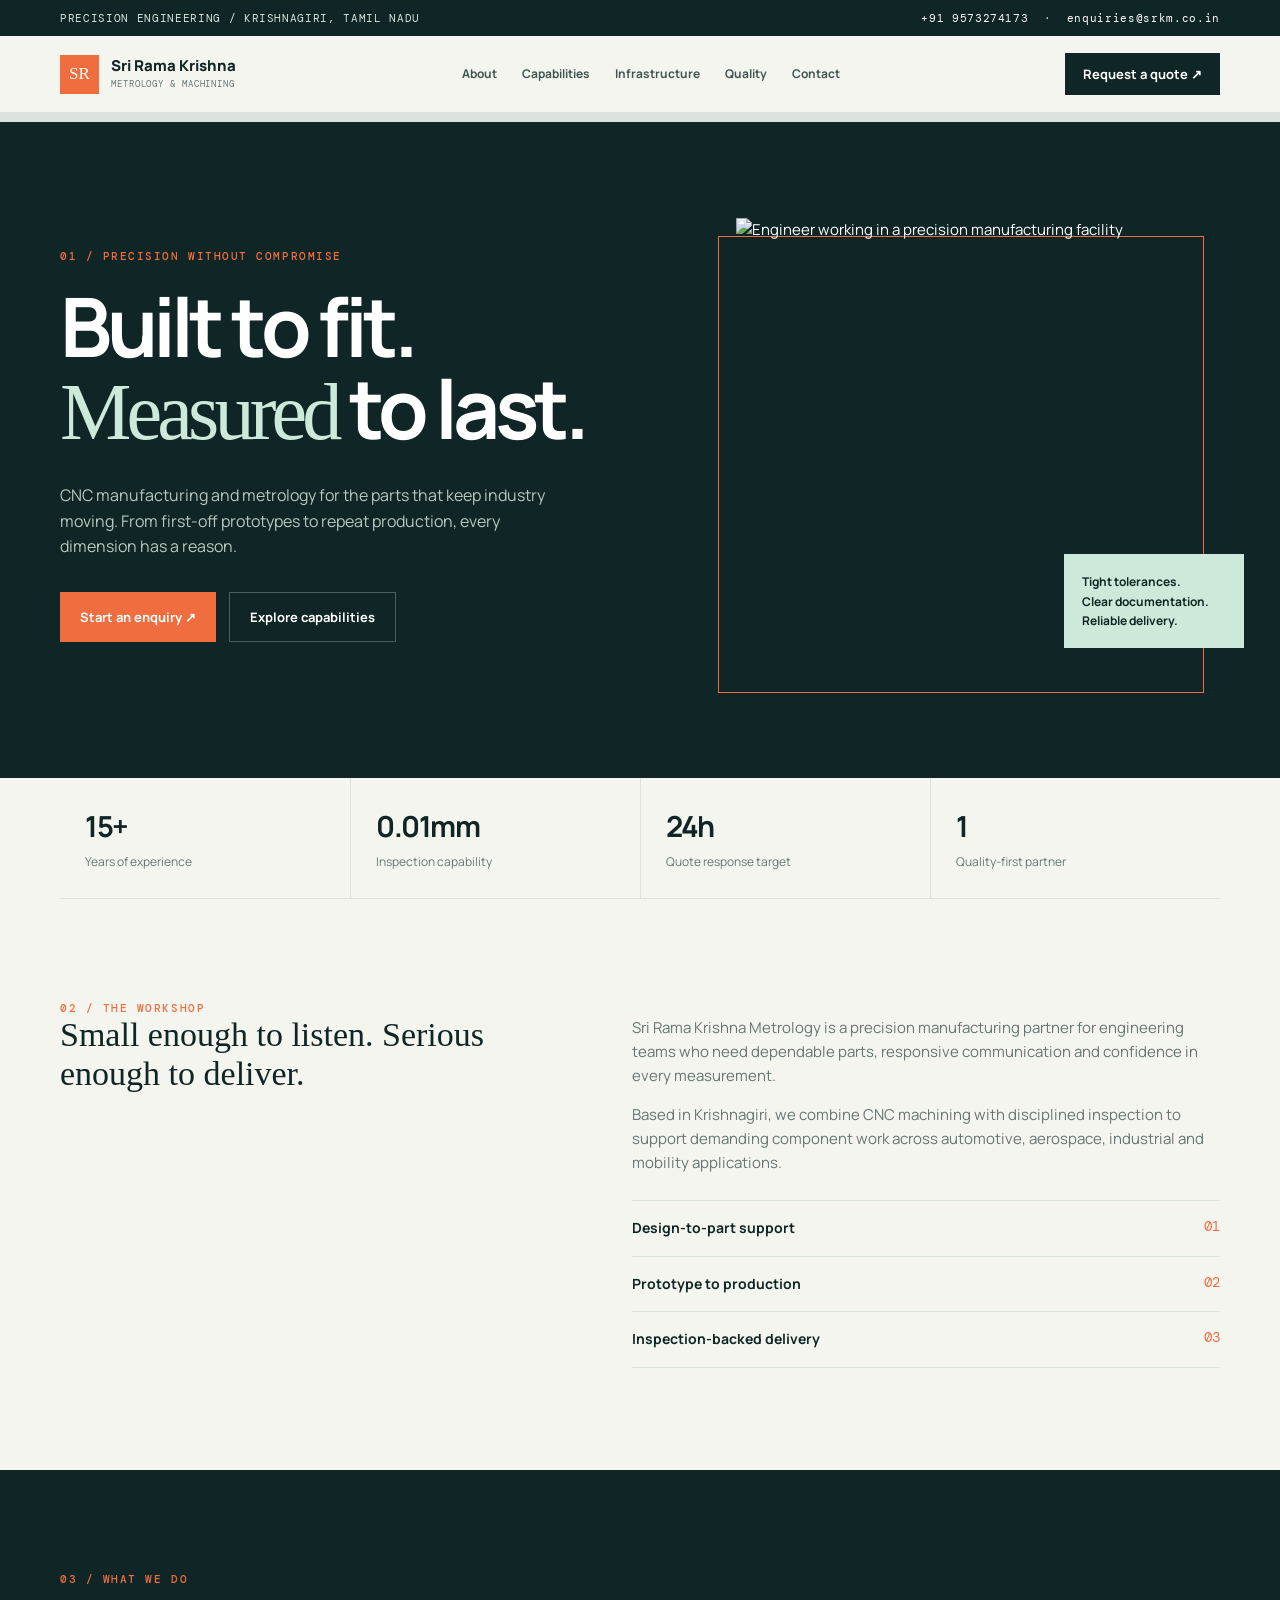
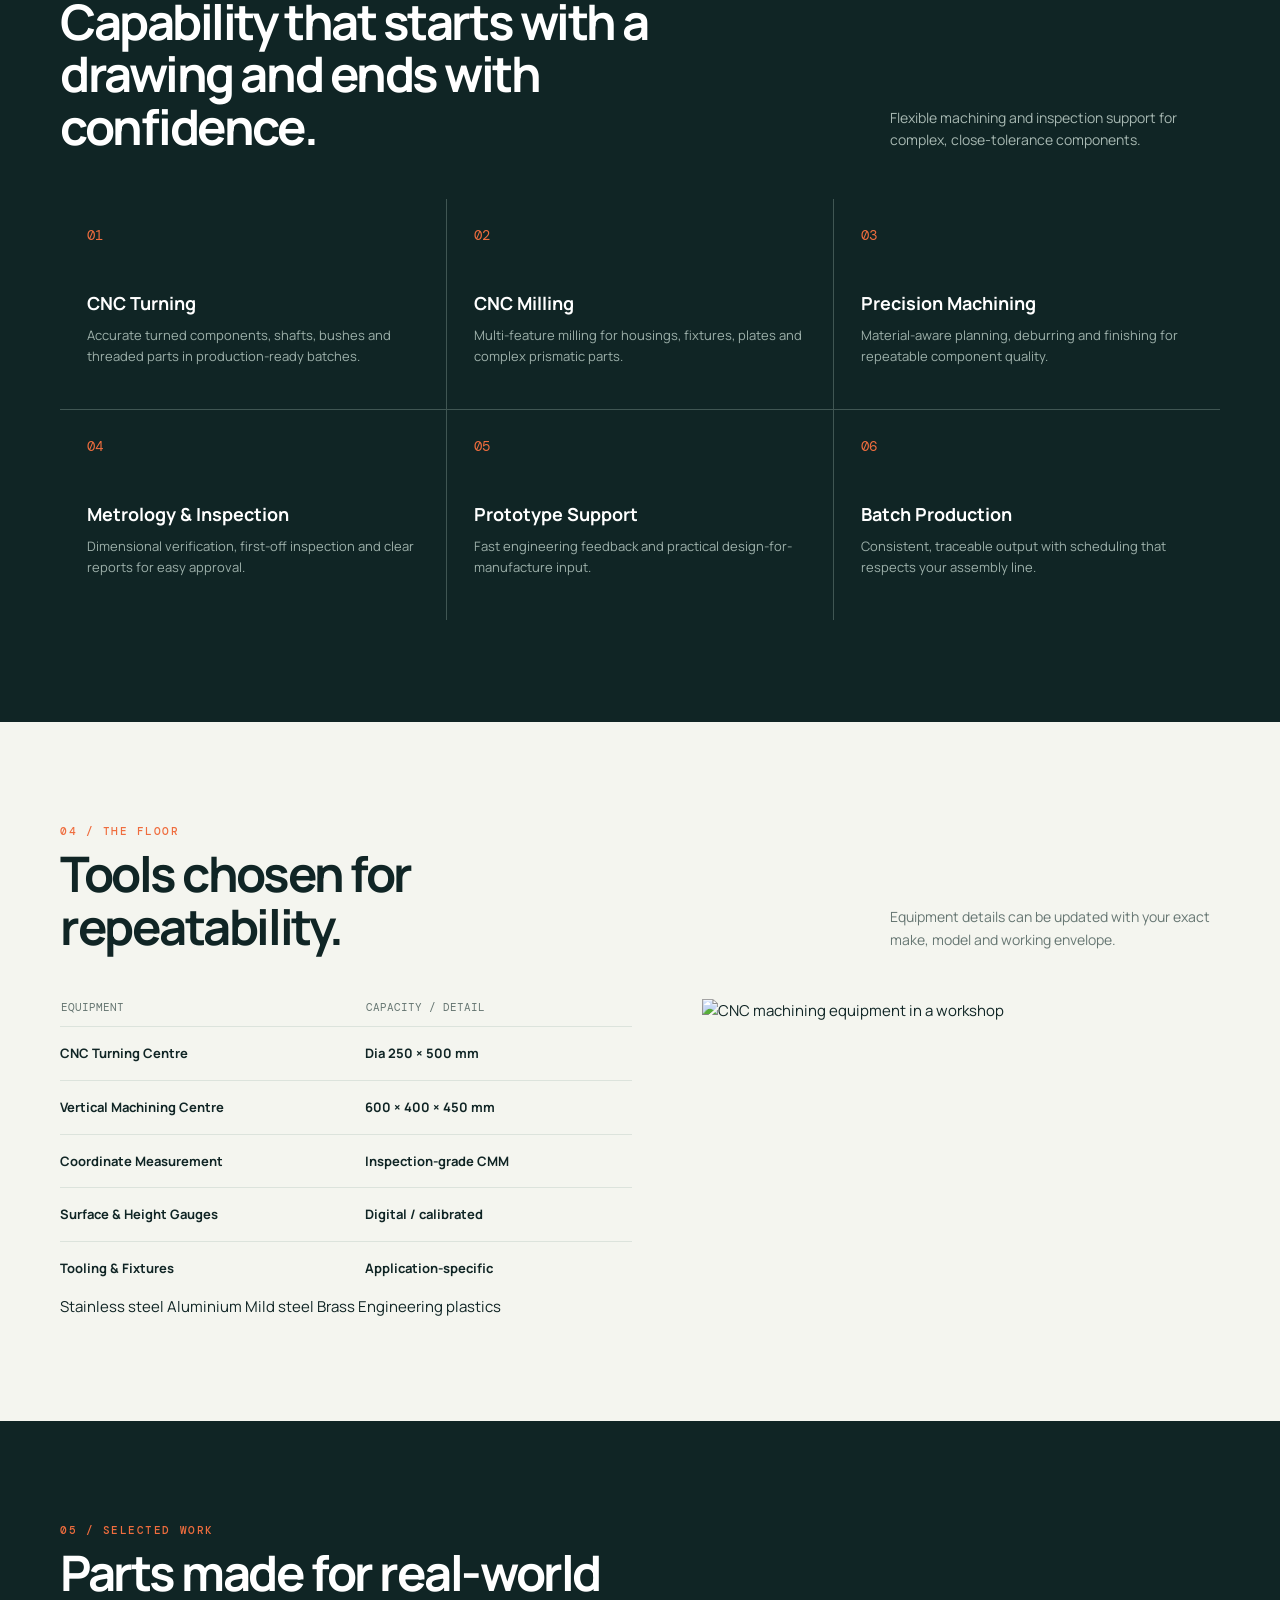
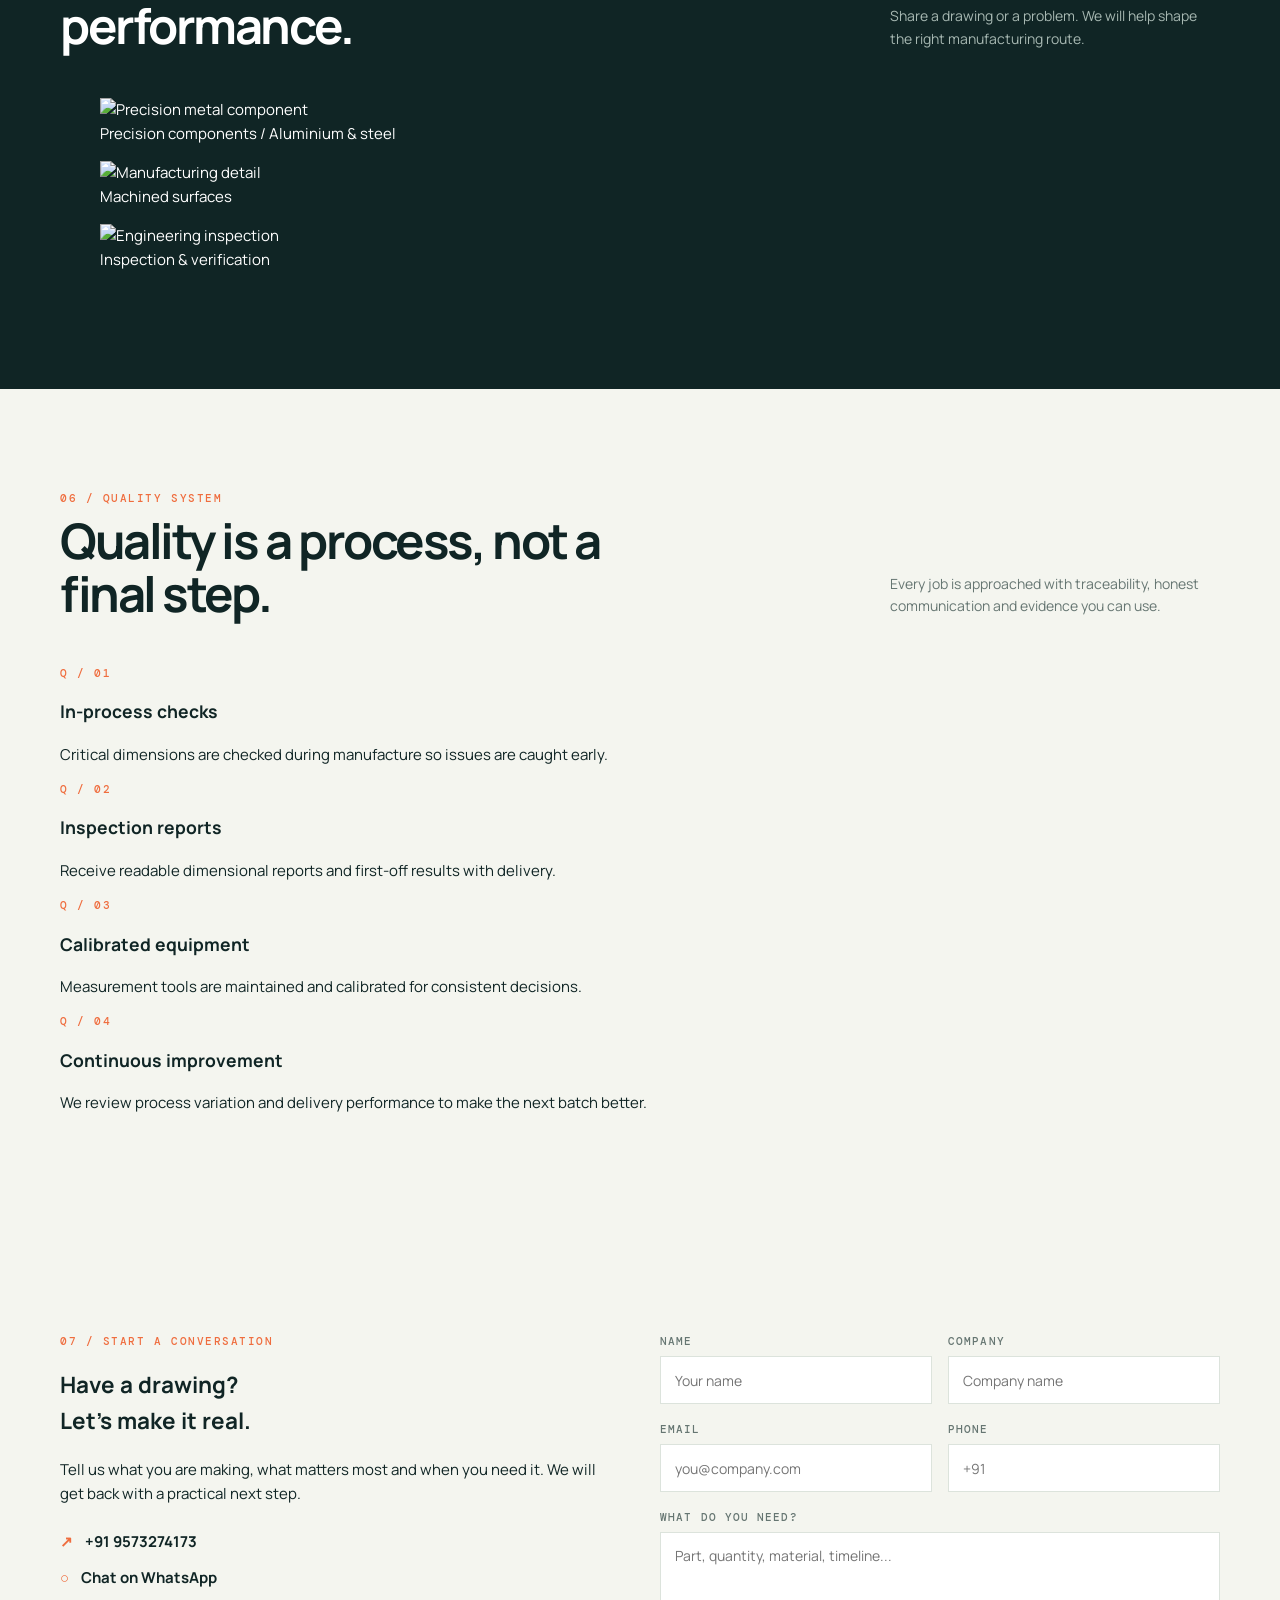
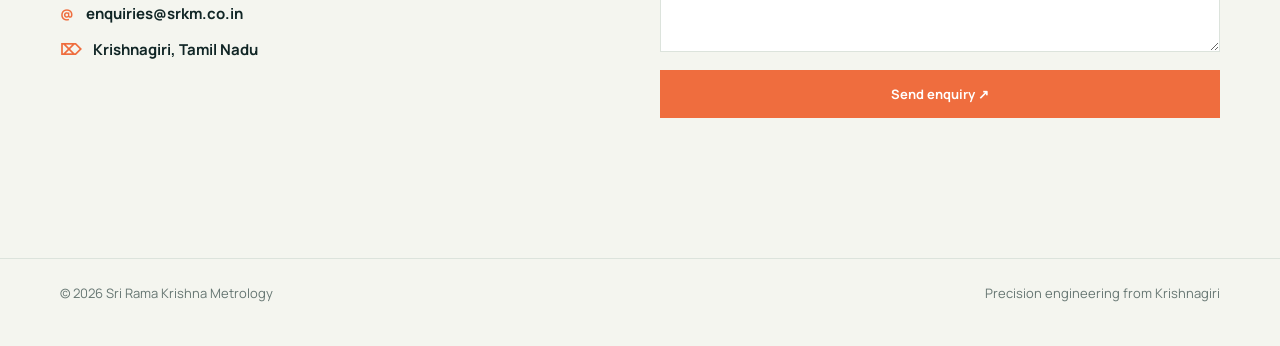
==== index.html @ 26f27e47 "Initial commit - SRK Metrology website" ====
<!doctype html>
<html lang="en">
<head>
<meta charset="utf-8">
<meta name="viewport" content="width=device-width, initial-scale=1">
<meta name="description" content="Sri Rama Krishna Metrology provides CNC machining and precision inspection services from Krishnagiri, Tamil Nadu.">
<title>Sri Rama Krishna Metrology | Precision, measured</title>
<link rel="preconnect" href="https://fonts.googleapis.com">
<link rel="preconnect" href="https://fonts.gstatic.com" crossorigin>
<link href="https://fonts.googleapis.com/css2?family=DM+Mono:wght@400;500&amp;family=Manrope:wght@400;600;700;800&amp;display=swap" rel="stylesheet">
<link rel="stylesheet" href="css/style.css">
</head>
<body>
<div class="top">
<div class="wrap">
<span>PRECISION ENGINEERING / KRISHNAGIRI, TAMIL NADU</span>
<span>
<a href="tel:+919573274173">+91 9573274173</a> &nbsp;&middot;&nbsp;
<a href="mailto:enquiries@srkm.co.in">enquiries@srkm.co.in</a>
</span>
</div>
</div>
<header>
<nav class="wrap">
<a class="brand" href="#home">
<span class="mark">SR</span>
<span>Sri Rama Krishna<small>METROLOGY &amp; MACHINING</small>
</span>
</a>
<button class="menu" aria-label="Open navigation">&#9776;</button>
<div class="links">
<a href="#about">About</a>
<a href="#services">Capabilities</a>
<a href="#machinery">Infrastructure</a>
<a href="#quality">Quality</a>
<a href="#contact">Contact</a>
</div>
<a class="nav-cta" href="#contact">Request a quote &#8599;</a>
</nav>
</header>
<main>
<section id="home" class="hero">
<div class="wrap hero-grid">
<div>
<div class="mono">01 / Precision without compromise</div>
<h1>Built to fit.<br>
<em>Measured</em> to last.</h1>
<p>CNC manufacturing and metrology for the parts that keep industry moving. From first-off prototypes to repeat production, every dimension has a reason.</p>
<div class="actions">
<a class="btn primary" href="#contact">Start an enquiry &#8599;</a>
<a class="btn secondary" href="#services">Explore capabilities</a>
</div>
</div>
<div class="hero-pic">
<img src="https://images.unsplash.com/photo-1581091226825-a6a2a5aee158?auto=format&amp;fit=crop&amp;w=1000&amp;q=80" alt="Engineer working in a precision manufacturing facility">
<div class="note">Tight tolerances.<br>Clear documentation.<br>Reliable delivery.</div>
</div>
</div>
</section>
<div class="wrap stats">
<div class="stat">
<strong>15+</strong>
<span>Years of experience</span>
</div>
<div class="stat">
<strong>0.01mm</strong>
<span>Inspection capability</span>
</div>
<div class="stat">
<strong>24h</strong>
<span>Quote response target</span>
</div>
<div class="stat">
<strong>1</strong>
<span>Quality-first partner</span>
</div>
</div>
<section id="about">
<div class="wrap intro reveal">
<div>
<div class="mono">02 / The workshop</div>
<h3>Small enough to listen. Serious enough to deliver.</h3>
</div>
<div>
<p>Sri Rama Krishna Metrology is a precision manufacturing partner for engineering teams who need dependable parts, responsive communication and confidence in every measurement.</p>
<p>Based in Krishnagiri, we combine CNC machining with disciplined inspection to support demanding component work across automotive, aerospace, industrial and mobility applications.</p>
<ul class="list">
<li>Design-to-part support <span>01</span>
</li>
<li>Prototype to production <span>02</span>
</li>
<li>Inspection-backed delivery <span>03</span>
</li>
</ul>
</div>
</div>
</section>
<section id="services" class="dark">
<div class="wrap">
<div class="head reveal">
<div>
<div class="mono">03 / What we do</div>
<h2>Capability that starts with a drawing and ends with confidence.</h2>
</div>
<p>Flexible machining and inspection support for complex, close-tolerance components.</p>
</div>
<div class="caps reveal">
<article class="cap">
<span class="cap-no">01</span>
<h3>CNC Turning</h3>
<p>Accurate turned components, shafts, bushes and threaded parts in production-ready batches.</p>
</article>
<article class="cap">
<span class="cap-no">02</span>
<h3>CNC Milling</h3>
<p>Multi-feature milling for housings, fixtures, plates and complex prismatic parts.</p>
</article>
<article class="cap">
<span class="cap-no">03</span>
<h3>Precision Machining</h3>
<p>Material-aware planning, deburring and finishing for repeatable component quality.</p>
</article>
<article class="cap">
<span class="cap-no">04</span>
<h3>Metrology &amp; Inspection</h3>
<p>Dimensional verification, first-off inspection and clear reports for easy approval.</p>
</article>
<article class="cap">
<span class="cap-no">05</span>
<h3>Prototype Support</h3>
<p>Fast engineering feedback and practical design-for-manufacture input.</p>
</article>
<article class="cap">
<span class="cap-no">06</span>
<h3>Batch Production</h3>
<p>Consistent, traceable output with scheduling that respects your assembly line.</p>
</article>
</div>
</div>
</section>
<section id="machinery">
<div class="wrap">
<div class="head reveal">
<div>
<div class="mono">04 / The floor</div>
<h2>Tools chosen for repeatability.</h2>
</div>
<p>Equipment details can be updated with your exact make, model and working envelope.</p>
</div>
<div class="machine reveal">
<div>
<table class="table">
<thead>
<tr>
<th>Equipment</th>
<th>Capacity / detail</th>
</tr>
</thead>
<tbody>
<tr>
<td>CNC Turning Centre</td>
<td>Dia 250 &times; 500 mm</td>
</tr>
<tr>
<td>Vertical Machining Centre</td>
<td>600 &times; 400 &times; 450 mm</td>
</tr>
<tr>
<td>Coordinate Measurement</td>
<td>Inspection-grade CMM</td>
</tr>
<tr>
<td>Surface &amp; Height Gauges</td>
<td>Digital / calibrated</td>
</tr>
<tr>
<td>Tooling &amp; Fixtures</td>
<td>Application-specific</td>
</tr>
</tbody>
</table>
<div class="tags">
<span class="tag">Stainless steel</span>
<span class="tag">Aluminium</span>
<span class="tag">Mild steel</span>
<span class="tag">Brass</span>
<span class="tag">Engineering plastics</span>
</div>
</div>
<img src="https://images.unsplash.com/photo-1565610222536-ef125c59da2e?auto=format&amp;fit=crop&amp;w=900&amp;q=80" alt="CNC machining equipment in a workshop">
</div>
</div>
</section>
<section class="dark">
<div class="wrap">
<div class="head reveal">
<div>
<div class="mono">05 / Selected work</div>
<h2>Parts made for real-world performance.</h2>
</div>
<p>Share a drawing or a problem. We will help shape the right manufacturing route.</p>
</div>
<div class="gallery reveal">
<figure>
<img src="https://images.unsplash.com/photo-1581092335878-2d9ff86ca2bf?auto=format&amp;fit=crop&amp;w=1000&amp;q=80" alt="Precision metal component">
<figcaption>Precision components / Aluminium &amp; steel</figcaption>
</figure>
<figure>
<img src="https://images.unsplash.com/photo-1581092160607-ee22621dd758?auto=format&amp;fit=crop&amp;w=700&amp;q=80" alt="Manufacturing detail">
<figcaption>Machined surfaces</figcaption>
</figure>
<figure>
<img src="https://images.unsplash.com/photo-1581092795360-fd1ca04f0952?auto=format&amp;fit=crop&amp;w=700&amp;q=80" alt="Engineering inspection">
<figcaption>Inspection &amp; verification</figcaption>
</figure>
</div>
</div>
</section>
<section id="quality">
<div class="wrap">
<div class="head reveal">
<div>
<div class="mono">06 / Quality system</div>
<h2>Quality is a process, not a final step.</h2>
</div>
<p>Every job is approached with traceability, honest communication and evidence you can use.</p>
</div>
<div class="quality reveal">
<article class="qcard">
<div class="mono">Q / 01</div>
<h3>In-process checks</h3>
<p>Critical dimensions are checked during manufacture so issues are caught early.</p>
</article>
<article class="qcard">
<div class="mono">Q / 02</div>
<h3>Inspection reports</h3>
<p>Receive readable dimensional reports and first-off results with delivery.</p>
</article>
<article class="qcard">
<div class="mono">Q / 03</div>
<h3>Calibrated equipment</h3>
<p>Measurement tools are maintained and calibrated for consistent decisions.</p>
</article>
<article class="qcard">
<div class="mono">Q / 04</div>
<h3>Continuous improvement</h3>
<p>We review process variation and delivery performance to make the next batch better.</p>
</article>
</div>
</div>
</section>
<section id="contact" class="contact">
<div class="wrap contact-grid">
<div class="reveal">
<div class="mono">07 / Start a conversation</div>
<h2>Have a drawing?<br>
<span>Let's make it real.</span>
</h2>
<p>Tell us what you are making, what matters most and when you need it. We will get back with a practical next step.</p>
<div class="contact-links">
<a class="contact-link" href="tel:+919573274173">
<b>&#8599;</b> +91 9573274173</a>
<a class="contact-link" href="https://wa.me/919573274173" target="_blank" rel="noreferrer">
<b>&#9675;</b> Chat on WhatsApp</a>
<a class="contact-link" href="mailto:enquiries@srkm.co.in">
<b>@</b> enquiries@srkm.co.in</a>
<a class="contact-link" href="https://www.google.com/maps/search/?api=1&amp;query=Krishnagiri+Tamil+Nadu" target="_blank" rel="noreferrer">
<b>&#8998;</b> Krishnagiri, Tamil Nadu</a>
</div>
</div>
<form id="quote-form" class="reveal">
<div class="form-row">
<label>Name<input name="name" required placeholder="Your name">
</label>
<label>Company<input name="company" required placeholder="Company name">
</label>
</div>
<div class="form-row">
<label>Email<input name="email" type="email" required placeholder="you@company.com">
</label>
<label>Phone<input name="phone" type="tel" placeholder="+91">
</label>
</div>
<label>What do you need?<textarea name="message" required placeholder="Part, quantity, material, timeline..."></textarea>
</label>
<button class="btn primary" type="submit">Send enquiry &#8599;</button>
<p id="status" aria-live="polite"></p>
</form>
</div>
</section>
</main>
<footer>
<div class="wrap">
<span>&copy; <span id="year"></span> Sri Rama Krishna Metrology</span>
<span>Precision engineering from Krishnagiri</span>
</div>
</footer>
<script src="js/script.js" defer></script>
</body>
</html>
---- css/style.css ----
:root {
  --ink:#102525;
  --muted:#667672;
  --paper:#f4f5ef;
  --line:#dce3dc;
  --orange:#ef6d3e;
  --mint:#cce9d9;
  --serif:Georgia,serif
}
* {
  box-sizing:border-box
}
html {
  scroll-behavior:smooth
}
body {
  margin:0;
  color:var(--ink);
  background:var(--paper);
  font:15px/1.6 Manrope,sans-serif
}
a {
  color:inherit;
  text-decoration:none
}
img {
  display:block;
  width:100%;
  object-fit:cover
}
.wrap {
  width:min(1160px,calc(100% - 48px));    
  margin:auto
}
.mono {
  color:var(--orange);
  font:500 11px 'DM Mono',monospace;
  letter-spacing:.14em;
  text-transform:uppercase
}
.top {
  padding:11px 0;
  color:#d6e5dc;
  background:var(--ink);
  font:11px 'DM Mono',monospace;
  letter-spacing:.06em
}
.top .wrap {
  display:flex;
  justify-content:space-between;
}
.top a {
  color:#fff
}
header {
  position:sticky;
  top:0;
  z-index:5;
  border-bottom:10px solid var(--line);
  background:#f4f5efee;
  backdrop-filter:blur(12px)
}
nav {
  min-height:76px;
  display:flex;
  align-items:center;
  justify-content:space-between;
  gap:24px
}
.brand {
  display:flex;
  align-items:center;
  gap:12px;
  font-weight:800;
  line-height:1.05
}
.mark {
  display:grid;
  width:39px;
  height:39px;
  place-items:center;
  color:#fff;
  background:var(--orange);
  font:17px Georgia
}
.brand small {
  display:block;
  margin-top:5px;
  color:var(--muted);
  font:9px 'DM Mono';
  letter-spacing:.1em
}
.links {
  display:flex;
  gap:25px;
  align-items:center;
  color:#405451;
  font-size:12px;
  font-weight:700
}
.links a:hover {
  color:var(--orange)
}
.nav-cta,.btn {
  display:inline-flex;
  align-items:center;
  justify-content:center;
  gap:9px;
  border:0;
  cursor:pointer;
  font:700 13px Manrope
}
.nav-cta {
  padding:12px 18px;
  color:#fff;
  background:var(--ink)
}
.menu {
  display:none;
  border:0;
  background:none;
  font-size:23px
}
.hero {
  overflow:hidden;
  padding:96px 0 105px;
  color:#fff;
  background:var(--ink)
}
.hero-grid {
  display:grid;
  grid-template-columns:1fr .8fr;
  gap:70px;
  align-items:center
}
.hero h1 {
  max-width:720px;
  margin:23px 0 25px;
  font-size:clamp(48px,7vw,82px);
  line-height:.98;
  letter-spacing:-.06em
}
.hero h1 em {
  color:var(--mint);
  font:400 .98em Georgia
}
.hero p {
  max-width:500px;
  color:#b7c8c0;
  font-size:16px
}
.actions {
  display:flex;
  gap:13px;
  margin-top:32px;
  flex-wrap:wrap
}
.btn {
  padding:15px 20px
}
.primary {
  color:#fff;
  background:var(--orange)
}
.secondary {
  color:#fff;
  border:1px solid #49615d
}
.hero-pic {
  position:relative;
  min-height:455px
}
.hero-pic img {
  height:455px;
  filter:saturate(.75)
}
.hero-pic:before {
  position:absolute;
  top:18px;
  left:-18px;
  width:100%;
  height:100%;
  border:1px solid var(--orange);
  content:''
}
.note {
  position:absolute;
  right:-24px;
  bottom:25px;
  padding:18px;
  width:180px;
  color:var(--ink);
  background:var(--mint);
  font-size:12px;
  font-weight:700
}
.stats {
  display:grid;
  grid-template-columns:repeat(4,1fr);
  border-bottom:1px solid var(--line)
}
.stat {
  padding:25px;
  border-left:1px solid var(--line)
}
.stat:first-child {
  border-left:0
}
.stat strong {
  display:block;
  font-size:29px;
  letter-spacing:-.05em
}
.stat span {
  color:var(--muted);
  font-size:12px
}
section {
  padding:102px 0
}
.head {
  display:flex;
  align-items:end;
  justify-content:space-between;
  gap:30px;
  margin-bottom:45px
}
.head h2 {
  max-width:600px;
  margin:10px 0 0;
  font-size:clamp(31px,4vw,49px);
  line-height:1.08;
  letter-spacing:-.05em
}
.head p {
  max-width:330px;
  margin:0 0 3px;
  color:var(--muted);
  font-size:14px
}
.intro {
  display:grid;
  grid-template-columns:.9fr 1.1fr;
  gap:90px
}
.intro h3 {
  margin:0;
  font:400 34px/1.15 Georgia
}
.intro p {
  color:var(--muted)
}
.list {
  margin:25px 0 0;
  padding:0;
  border-top:1px solid var(--line);
  list-style:none
}
.list li {
  display:flex;
  justify-content:space-between;
  padding:16px 0;
  border-bottom:1px solid var(--line);
  font-weight:700;
  font-size:14px
}
.list span {
  color:var(--orange);
  font:14px 'DM Mono'
}
.dark {
  color:#fff;
  background:var(--ink)
}
.dark .head p {
  color:#a7b8b2
}
.caps {
  display:grid;
  grid-template-columns:repeat(3,1fr);
  gap:1px;
  background:#405653
}
.cap {
  min-height:210px;
  padding:27px;
  background:var(--ink)
}
.cap-no {
  display:block;
  margin-bottom:45px;
  color:var(--orange);
  font:14px 'DM Mono'
}
.cap h3 {
  margin:0 0 7px;
  font-size:18px
}
.cap p {
  margin:0;
  color:#9db0aa;
  font-size:13px
}
.machine {
  display:grid;
  grid-template-columns:1.05fr .95fr;
  gap:70px
}
.table {
  width:100%;
  border-collapse:collapse;
  font-size:13px
}
.table th {
  padding-bottom:12px;
  color:var(--muted);
  text-align:left;
  font:11px 'DM Mono';
  text-transform:uppercase
}
.table td {
  padding:16px 0;
  border-top:1px solid var(--line);
  font-weight:700
}
.contact-grid label {
  display:grid;
  gap:8px;
  color:var(--muted);
  font:500 11px 'DM Mono',monospace;
  letter-spacing:.1em;
  text-transform:uppercase
}
.contact-grid input,
.contact-grid textarea {
  width:100%;
  padding:13px 14px;
  border:1px solid var(--line);
  border-radius:0;
  color:var(--ink);
  background:#fff;
  font:14px Manrope,sans-serif;
  letter-spacing:0;
  text-transform:none
}
.contact-grid input:focus,
.contact-grid textarea:focus {
  outline:2px solid var(--orange);
  outline-offset:1px
}
.page-shell {
  padding:90px 0
}
.page-shell h1 {
  margin:20px 0 16px;
  font-size:clamp(36px,5vw,60px);
  line-height:1.08;
  letter-spacing:-.05em
}
.page-shell p {
  max-width:680px;
  color:var(--muted)
}
.contact-grid {
  display:grid;
  grid-template-columns:1fr 1fr;
  gap:40px;
  align-items:start
}
.form-row {
  display:grid;
  grid-template-columns:1fr 1fr;
  gap:16px
}
.contact-grid form {
  display:grid;
  gap:18px
}
.contact-grid label {
  display:grid;
  gap:8px;
  color:var(--muted);
  font:500 11px 'DM Mono',monospace;
  letter-spacing:.1em;
  text-transform:uppercase
}
.contact-grid input,
.contact-grid textarea {
  width:100%;
  min-height:48px;
  padding:13px 14px;
  border:1px solid var(--line);
  background:#fff;
  color:var(--ink);
  font:14px Manrope,sans-serif
}
.contact-grid textarea {
  min-height:120px;
  resize:vertical
}
.contact-links {
  display:grid;
  gap:12px;
  margin-top:24px
}
.contact-link {
  display:inline-flex;
  align-items:center;
  gap:12px;
  font-weight:700
}
.contact-link b {
  color:var(--orange)
}
#status {
  min-height:20px;
  margin:0;
  color:var(--orange);
  font-weight:700
}
footer {
  padding:24px 0 42px;
  border-top:1px solid var(--line)
}
footer .wrap {
  display:flex;
  justify-content:space-between;
  gap:20px;
  color:var(--muted);
  font-size:13px
}

@media (max-width: 800px) {
  .hero-grid,
  .intro,
  .machine,
  .contact-grid,
  .form-row,
  .caps {
    grid-template-columns:1fr
  }
  .links {
    display:none
  }
  .stats {
    grid-template-columns:repeat(2,1fr)
  }
  .top .wrap,
  footer .wrap {
    flex-direction:column
  }
  .hero {
    padding-top:64px
  }
}
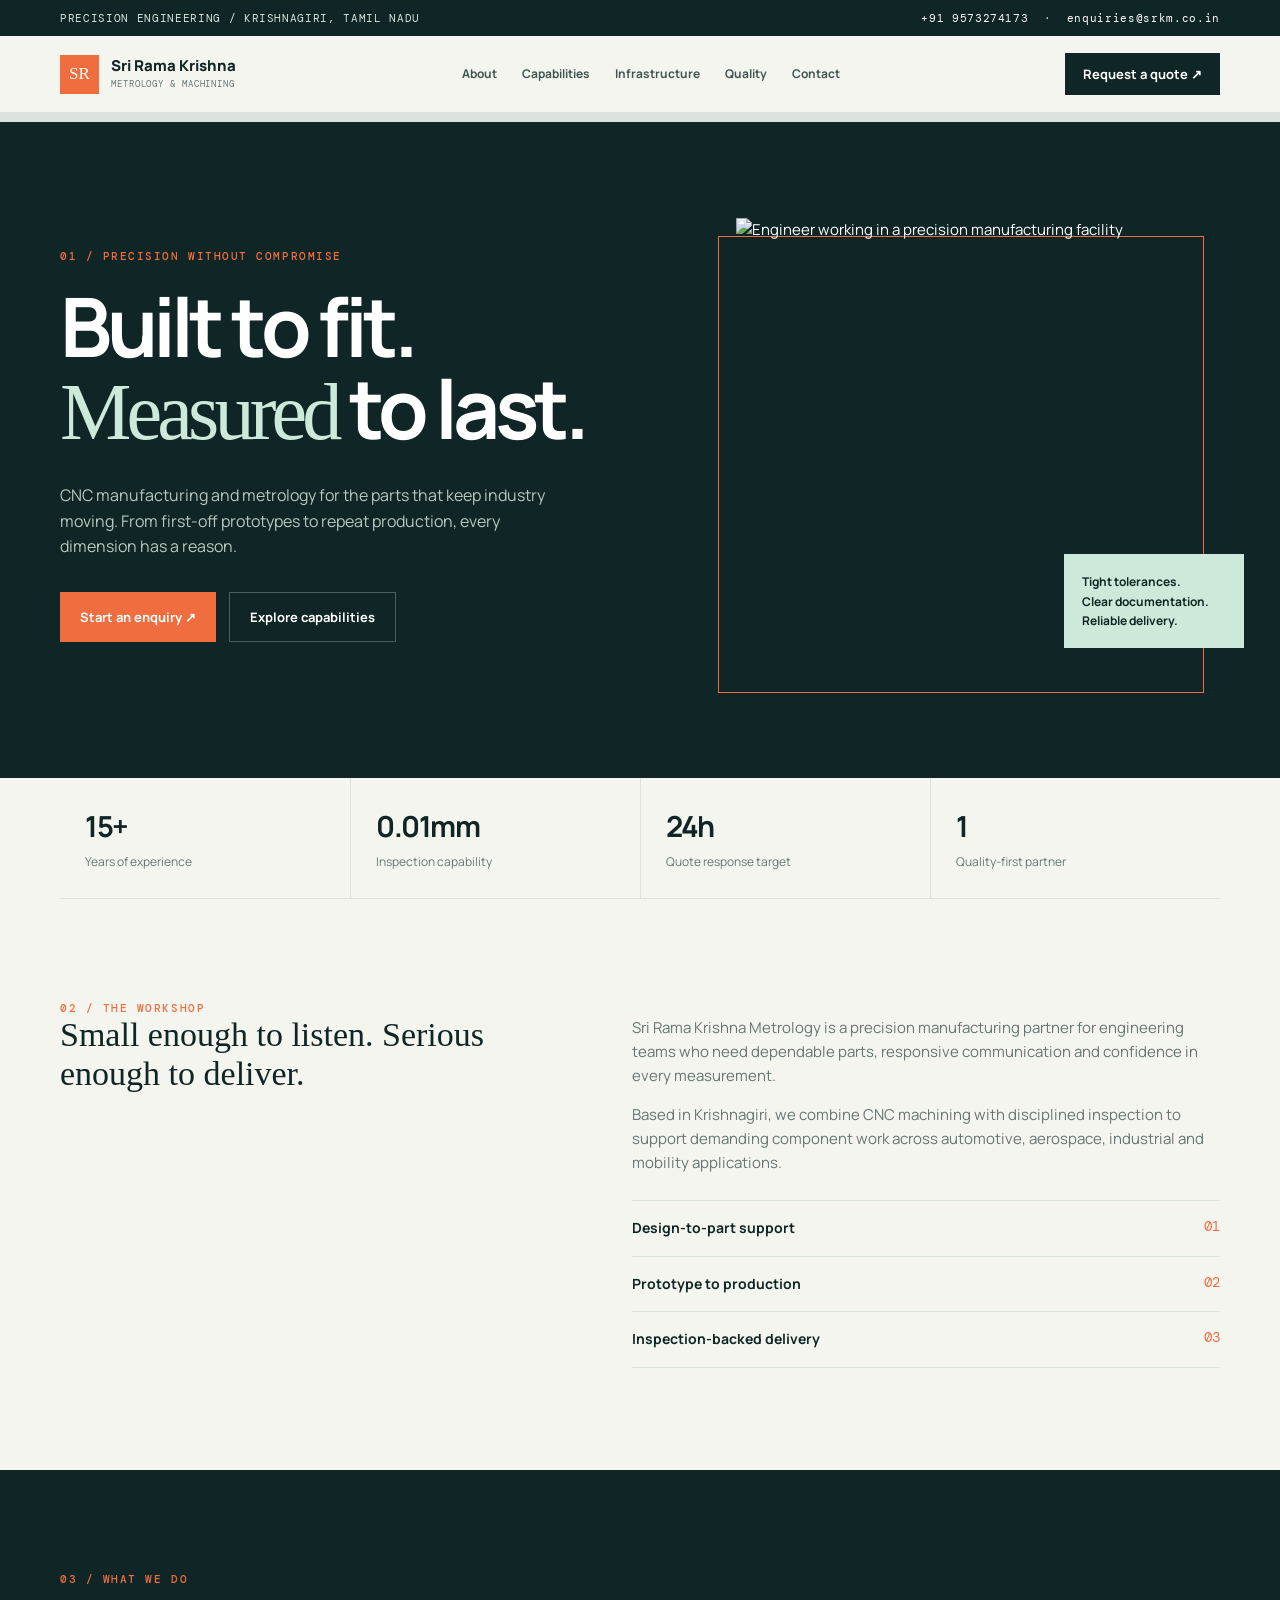
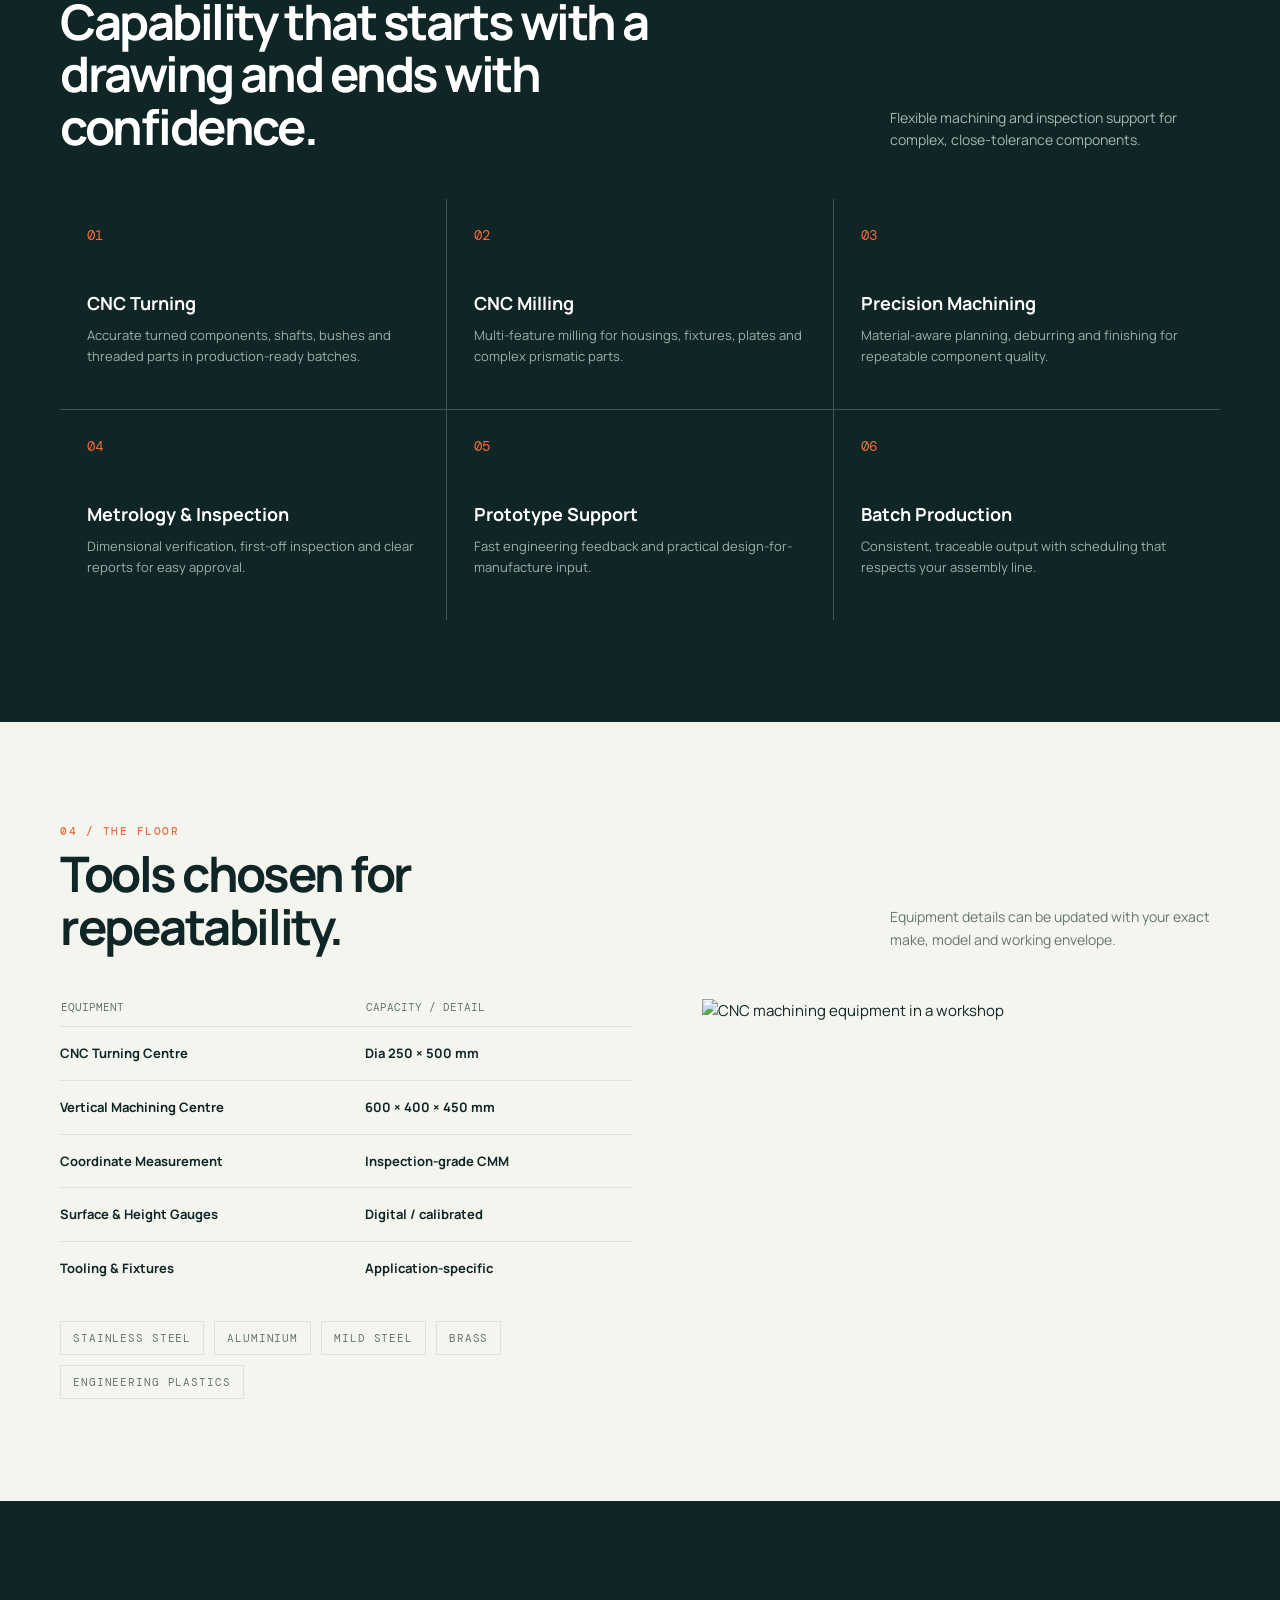
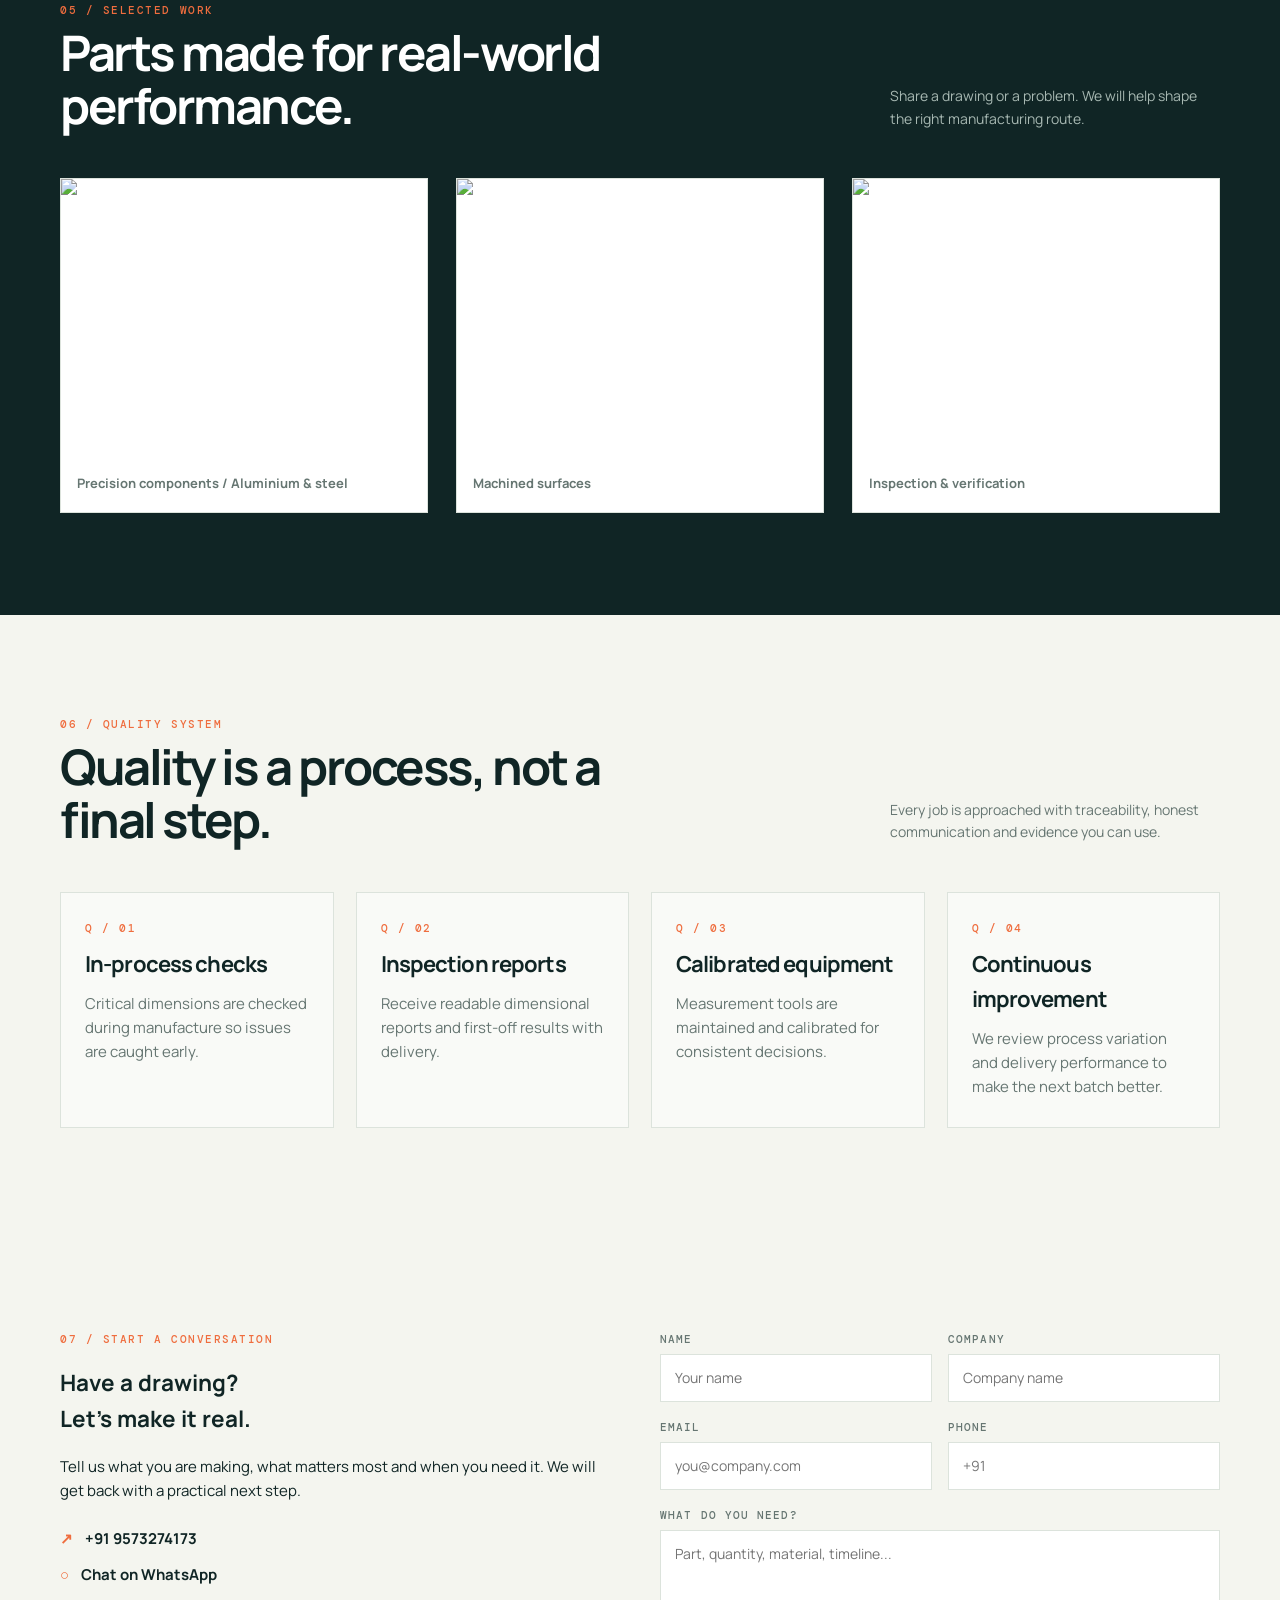
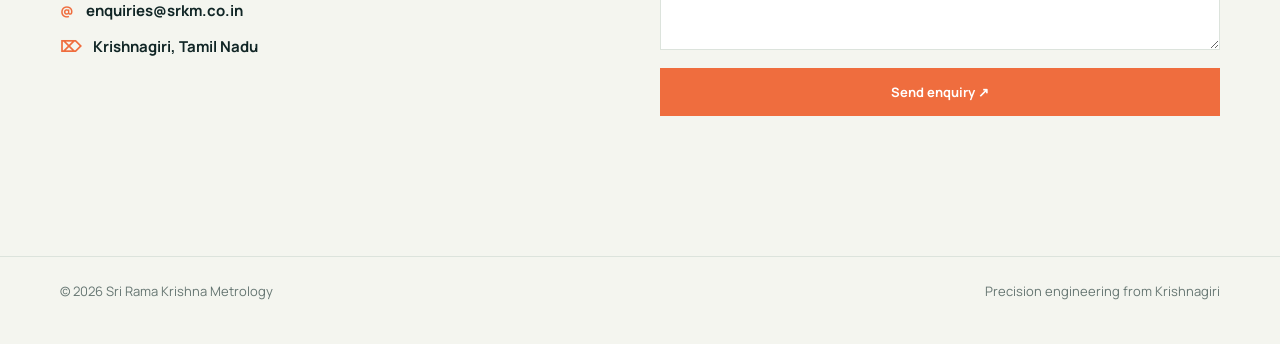
==== commit c8563f81: "Make website mobile responsive" ====
--- a/index.html
+++ b/index.html
@@ -27,7 +27,7 @@
 <span>Sri Rama Krishna<small>METROLOGY &amp; MACHINING</small>
 </span>
 </a>
-<button class="menu" aria-label="Open navigation">&#9776;</button>
+<button class="menu" aria-label="Open navigation" aria-expanded="false">&#9776;</button>
 <div class="links">
 <a href="#about">About</a>
 <a href="#services">Capabilities</a>
--- a/css/style.css
+++ b/css/style.css
@@ -398,30 +398,99 @@
   min-height:120px;
   resize:vertical
 }
+
+.gallery {
+  display:grid;
+  grid-template-columns:repeat(3,1fr);
+  gap:28px;
+  margin-top:24px
+}
+
+.gallery figure {
+  margin:0;
+  border:1px solid var(--line);
+  background:#fff
+}
+
+.gallery img {
+  height:280px
+}
+
+.gallery figcaption {
+  padding:14px 16px 18px;
+  color:var(--muted);
+  font-size:13px;
+  font-weight:700
+}
+
+.tags {
+  display:flex;
+  flex-wrap:wrap;
+  gap:10px;
+  margin-top:26px
+}
+
+.tag {
+  padding:9px 12px;
+  border:1px solid var(--line);
+  color:var(--muted);
+  font:11px 'DM Mono',monospace;
+  letter-spacing:.08em;
+  text-transform:uppercase
+}
+
+.quality {
+  display:grid;
+  grid-template-columns:repeat(4,1fr);
+  gap:22px
+}
+
+.qcard {
+  padding:28px 24px;
+  border:1px solid var(--line);
+  background:#f9faf7
+}
+
+.qcard h3 {
+  margin:12px 0 10px;
+  font-size:22px;
+  letter-spacing:-.04em
+}
+
+.qcard p {
+  margin:0;
+  color:var(--muted)
+}
+
 .contact-links {
   display:grid;
   gap:12px;
   margin-top:24px
 }
+
 .contact-link {
   display:inline-flex;
   align-items:center;
   gap:12px;
   font-weight:700
 }
+
 .contact-link b {
   color:var(--orange)
 }
+
 #status {
   min-height:20px;
   margin:0;
   color:var(--orange);
   font-weight:700
 }
+
 footer {
   padding:24px 0 42px;
   border-top:1px solid var(--line)
 }
+
 footer .wrap {
   display:flex;
   justify-content:space-between;
@@ -430,26 +499,217 @@
   font-size:13px
 }
 
-@media (max-width: 800px) {
+@media (max-width: 980px) {
   .hero-grid,
   .intro,
   .machine,
-  .contact-grid,
-  .form-row,
+  .contact-grid {
+    grid-template-columns:1fr
+  }
+
+  .hero-grid {
+    gap:40px
+  }
+
+  .head {
+    align-items:flex-start;
+    flex-direction:column
+  }
+
   .caps {
-    grid-template-columns:1fr
-  }
+    grid-template-columns:repeat(2,1fr)
+  }
+
+  .gallery {
+    grid-template-columns:repeat(2,1fr)
+  }
+
+  .quality {
+    grid-template-columns:repeat(2,1fr)
+  }
+}
+
+@media (max-width: 760px) {
+  .wrap {
+    width:min(1160px, calc(100% - 28px))
+  }
+
+  .top .wrap {
+    flex-direction:column;
+    gap:6px
+  }
+
+  nav {
+    position:relative;
+    min-height:68px
+  }
+
   .links {
+    position:absolute;
+    top:100%;
+    left:0;
+    right:0;
+    display:none;
+    flex-direction:column;
+    align-items:flex-start;
+    gap:12px;
+    padding:18px 20px 20px;
+    border-top:1px solid var(--line);
+    background:rgba(244,245,239,.98)
+  }
+
+  .links a {
+    width:100%
+  }
+
+  .links.is-open {
+    display:flex
+  }
+
+  .menu {
+    display:inline-flex;
+    align-items:center;
+    justify-content:center;
+    width:42px;
+    height:42px;
+    padding:0;
+    border:1px solid var(--line);
+    color:var(--ink);
+    background:transparent;
+    cursor:pointer
+  }
+
+  .nav-cta {
     display:none
   }
+
+  .hero {
+    padding:72px 0 80px
+  }
+
+  .hero h1 {
+    margin-top:18px
+  }
+
+  .hero-pic {
+    min-height:300px
+  }
+
+  .hero-pic img {
+    height:300px
+  }
+
+  .hero-pic:before {
+    top:12px;
+    left:-12px
+  }
+
+  .note {
+    right:16px;
+    bottom:16px;
+    width:170px
+  }
+
   .stats {
     grid-template-columns:repeat(2,1fr)
   }
-  .top .wrap,
-  footer .wrap {
-    flex-direction:column
-  }
-  .hero {
-    padding-top:64px
-  }
-}
+
+  .stat {
+    padding:24px 18px
+  }
+
+  .caps,
+  .gallery,
+  .quality {
+    grid-template-columns:1fr
+  }
+
+  .form-row,
+  .contact-grid {
+    grid-template-columns:1fr
+  }
+
+  .page-shell {
+    padding:60px 0
+  }
+}
+
+@media (max-width: 480px) {
+  body {
+    font-size:14px
+  }
+
+  .brand {
+    gap:10px;
+    font-size:12px
+  }
+
+  .brand small {
+    letter-spacing:.06em
+  }
+
+  .mark {
+    width:34px;
+    height:34px;
+    font-size:15px
+  }
+
+  .mono {
+    letter-spacing:.09em
+  }
+
+  .hero h1 {
+    font-size:clamp(36px, 14vw, 52px)
+  }
+
+  .hero p {
+    font-size:15px
+  }
+
+  .actions {
+    flex-direction:column;
+    align-items:stretch
+  }
+
+  .btn,
+  .nav-cta {
+    width:100%
+  }
+
+  .stats {
+    grid-template-columns:1fr
+  }
+
+  .stat {
+    border-left:0;
+    border-top:1px solid var(--line)
+  }
+
+  .stat:first-child {
+    border-top:0
+  }
+
+  section {
+    padding:72px 0
+  }
+
+  .head h2 {
+    font-size:clamp(28px, 10vw, 37px)
+  }
+
+  .gallery figure,
+  .qcard,
+  .cap {
+    min-height:auto
+  }
+}
+
+@media (prefers-reduced-motion: reduce) {
+  html {
+    scroll-behavior:auto
+  }
+
+  * {
+    transition:none !important
+  }
+}
